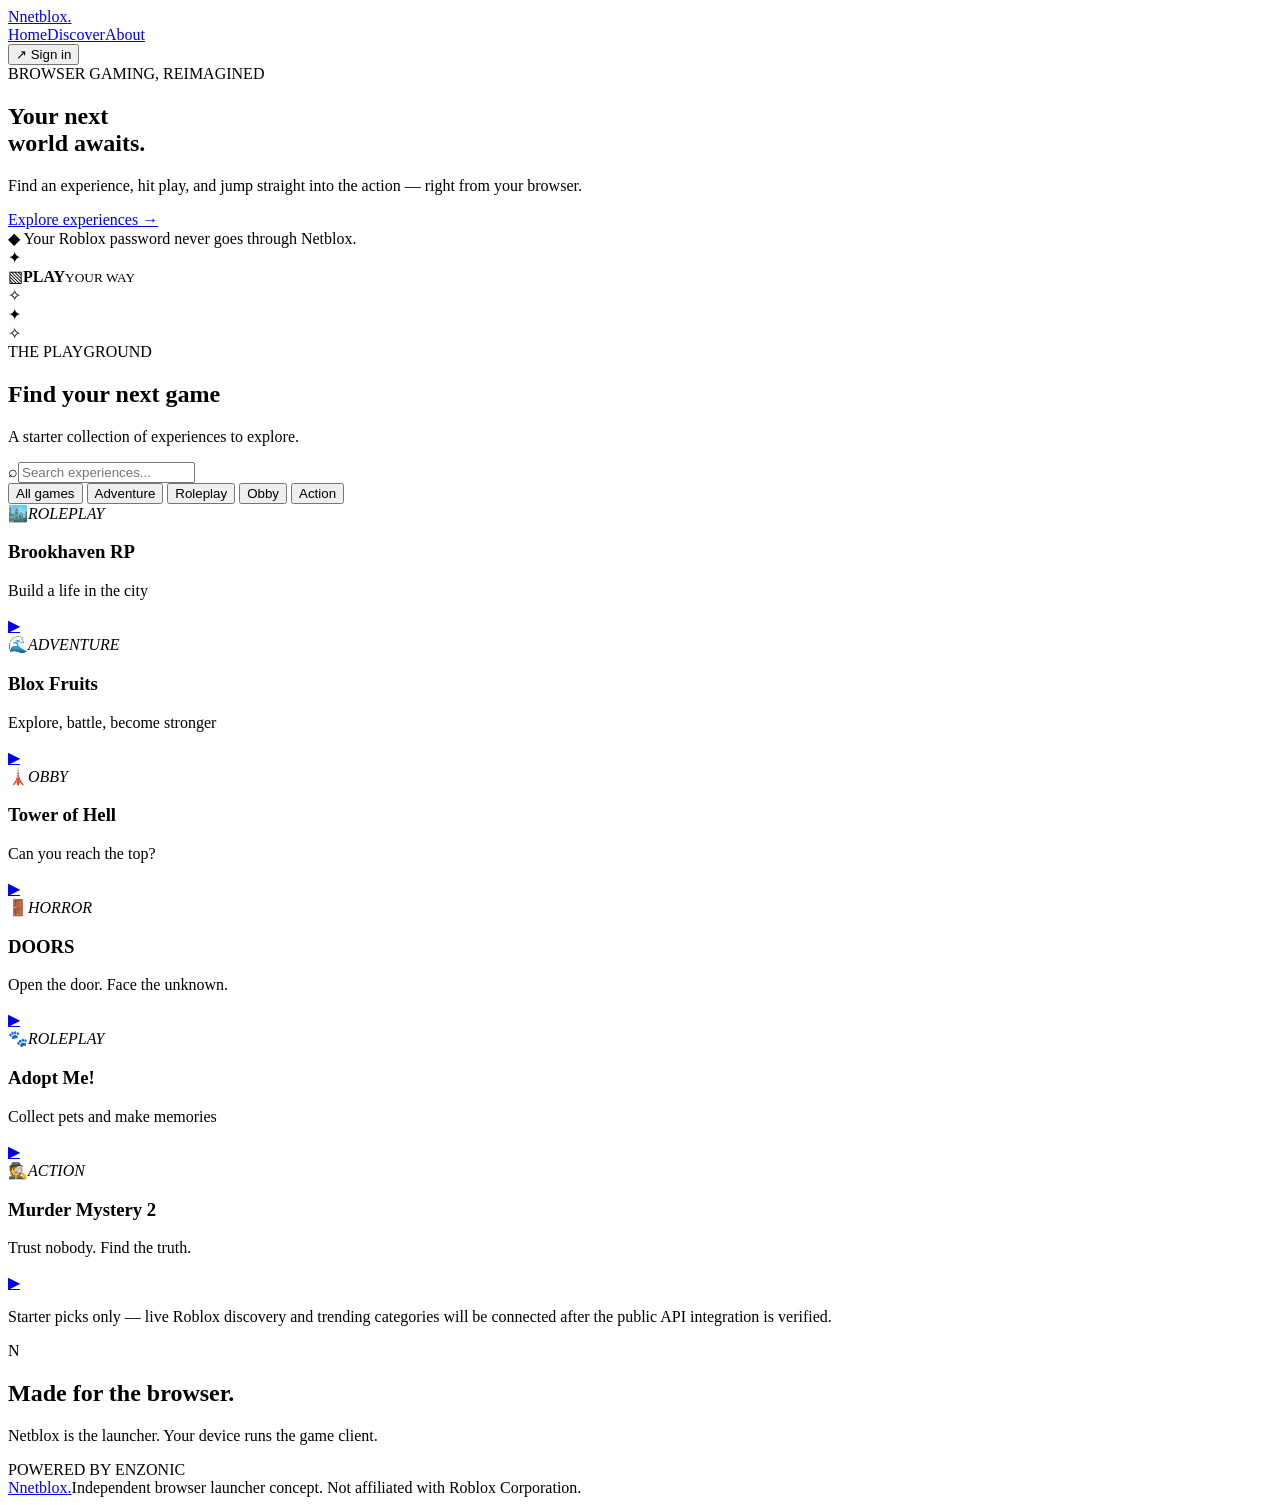
==== netblox/index.html @ 0e38c325 "Add initial Netblox launcher UI" ====
<!doctype html>
<html lang="en">
<head>
  <meta charset="utf-8">
  <meta name="viewport" content="width=device-width,initial-scale=1">
  <meta name="theme-color" content="#090b14">
  <meta name="description" content="Netblox — discover Roblox experiences and play in your browser.">
  <title>Netblox — Play in your browser</title>
  <link rel="stylesheet" href="/netblox/styles.css">
</head>
<body>
  <div class="ambient ambient-one"></div><div class="ambient ambient-two"></div>
  <header class="topbar">
    <a class="brand" href="/" aria-label="Netblox home"><span class="brand-mark">N</span><span>netblox<span class="brand-dot">.</span></span></a>
    <nav class="main-nav"><a class="active" href="#home">Home</a><a href="#discover">Discover</a><a href="#about">About</a></nav>
    <button class="login-button" id="loginButton"><span class="user-icon">↗</span> Sign in</button>
  </header>

  <main id="home">
    <section class="hero">
      <div class="hero-copy">
        <div class="eyebrow"><span class="pulse"></span> BROWSER GAMING, REIMAGINED</div>
        <h1>Your next<br><span>world awaits.</span></h1>
        <p>Find an experience, hit play, and jump straight into the action — right from your browser.</p>
        <a class="primary-button" href="#discover">Explore experiences <span>→</span></a>
        <div class="hero-note"><span class="tiny-shield">◆</span> Your Roblox password never goes through Netblox.</div>
      </div>
      <div class="hero-art" aria-hidden="true">
        <div class="orbit orbit-a"></div><div class="orbit orbit-b"></div>
        <div class="floating-card card-back">✦</div>
        <div class="floating-card card-front"><span class="cube">▧</span><strong>PLAY</strong><small>YOUR WAY</small></div>
        <div class="spark spark-a">✧</div><div class="spark spark-b">✦</div><div class="spark spark-c">✧</div>
      </div>
    </section>

    <section class="discover-section" id="discover">
      <div class="section-heading">
        <div><div class="eyebrow">THE PLAYGROUND</div><h2>Find your next game</h2><p class="section-subtitle">A starter collection of experiences to explore.</p></div>
        <label class="search-box"><span>⌕</span><input id="searchInput" type="search" placeholder="Search experiences..." autocomplete="off"></label>
      </div>
      <div class="filter-row" id="filterRow">
        <button class="filter active" data-filter="All">All games</button>
        <button class="filter" data-filter="Adventure">Adventure</button>
        <button class="filter" data-filter="Roleplay">Roleplay</button>
        <button class="filter" data-filter="Obby">Obby</button>
        <button class="filter" data-filter="Action">Action</button>
      </div>
      <div class="game-grid" id="gameGrid">
        <article class="game-card" data-title="Brookhaven RP" data-category="Roleplay"><div class="game-art art-city"><span>🏙️</span><i>ROLEPLAY</i></div><div class="game-info"><div><h3>Brookhaven RP</h3><p>Build a life in the city</p></div><a class="play-button" href="/games/start?placeId=4924922222" aria-label="Play Brookhaven RP">▶</a></div></article>
        <article class="game-card" data-title="Blox Fruits" data-category="Adventure"><div class="game-art art-sea"><span>🌊</span><i>ADVENTURE</i></div><div class="game-info"><div><h3>Blox Fruits</h3><p>Explore, battle, become stronger</p></div><a class="play-button" href="/games/start?placeId=2753915549" aria-label="Play Blox Fruits">▶</a></div></article>
        <article class="game-card" data-title="Tower of Hell" data-category="Obby"><div class="game-art art-tower"><span>🗼</span><i>OBBY</i></div><div class="game-info"><div><h3>Tower of Hell</h3><p>Can you reach the top?</p></div><a class="play-button" href="/games/start?placeId=1962086868" aria-label="Play Tower of Hell">▶</a></div></article>
        <article class="game-card" data-title="DOORS" data-category="Adventure"><div class="game-art art-doors"><span>🚪</span><i>HORROR</i></div><div class="game-info"><div><h3>DOORS</h3><p>Open the door. Face the unknown.</p></div><a class="play-button" href="/games/start?placeId=6516141723" aria-label="Play DOORS">▶</a></div></article>
        <article class="game-card" data-title="Adopt Me!" data-category="Roleplay"><div class="game-art art-pets"><span>🐾</span><i>ROLEPLAY</i></div><div class="game-info"><div><h3>Adopt Me!</h3><p>Collect pets and make memories</p></div><a class="play-button" href="/games/start?placeId=920587237" aria-label="Play Adopt Me">▶</a></div></article>
        <article class="game-card" data-title="Murder Mystery 2" data-category="Action"><div class="game-art art-mystery"><span>🕵️</span><i>ACTION</i></div><div class="game-info"><div><h3>Murder Mystery 2</h3><p>Trust nobody. Find the truth.</p></div><a class="play-button" href="/games/start?placeId=142823291" aria-label="Play Murder Mystery 2">▶</a></div></article>
      </div>
      <div class="empty-state" id="emptyState" hidden>No experiences match that search.</div>
      <p class="catalog-note">Starter picks only — live Roblox discovery and trending categories will be connected after the public API integration is verified.</p>
    </section>

    <section class="bottom-banner" id="about"><div class="banner-icon">N</div><div><h2>Made for the browser.</h2><p>Netblox is the launcher. Your device runs the game client.</p></div><span class="banner-tag">POWERED BY ENZONIC</span></section>
  </main>

  <footer><a class="brand footer-brand" href="/"><span class="brand-mark">N</span><span>netblox<span class="brand-dot">.</span></span></a><span>Independent browser launcher concept. Not affiliated with Roblox Corporation.</span></footer>

  <dialog id="loginDialog" class="login-dialog">
    <button class="dialog-close" id="closeDialog" aria-label="Close">×</button>
    <div class="dialog-mark">N</div><div class="eyebrow">ACCOUNT CONNECTION</div>
    <h2>Sign in to Netblox</h2>
    <p>Roblox sign-in must use Roblox's official OAuth authorisation. Netblox will never display a password form, proxy Roblox's login page, or collect your Roblox session cookie.</p>
    <div class="notice"><strong>Not connected yet</strong><span>OAuth application registration and its approved callback URL are required before account sign-in can be enabled.</span></div>
    <a class="official-link" href="https://www.roblox.com/login" target="_blank" rel="noopener noreferrer">Open official Roblox sign-in ↗</a>
    <button class="secondary-button" id="gotIt">Got it</button>
  </dialog>
  <script src="/netblox/app.js" defer></script>
</body>
</html>
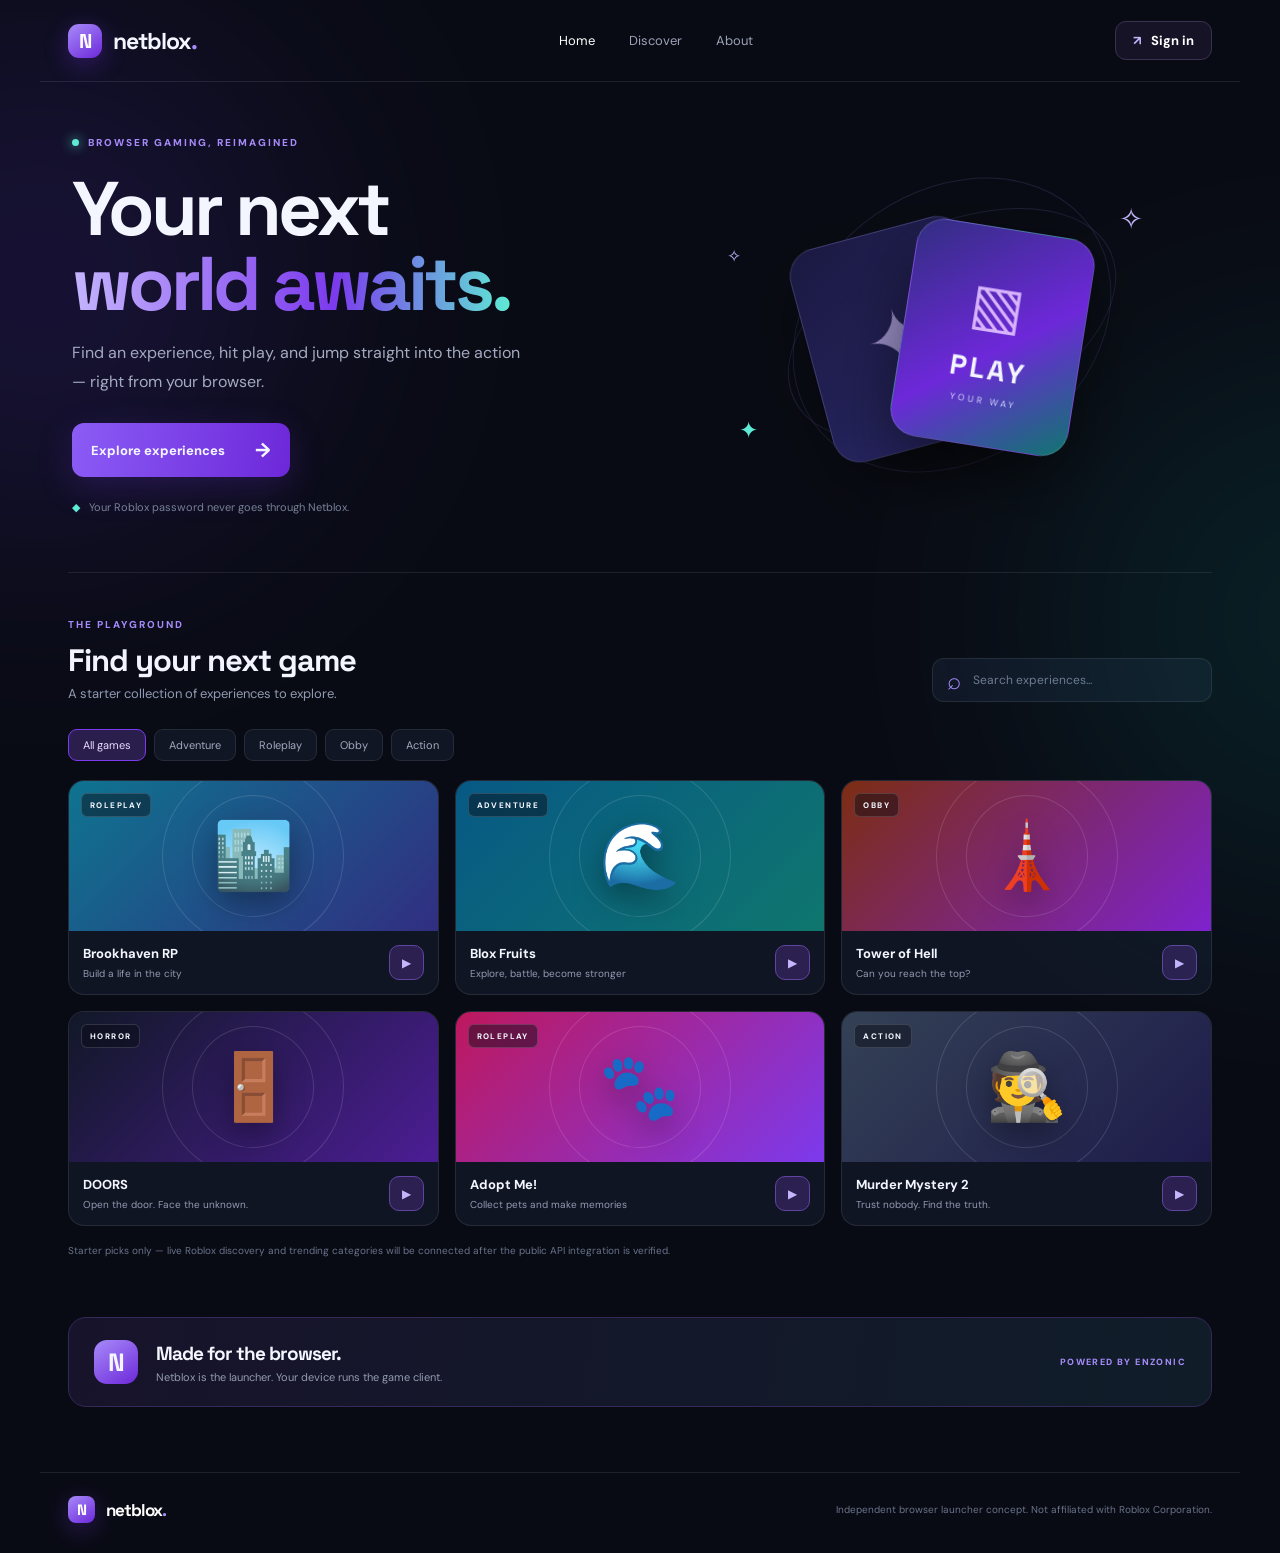
==== commit 73ff9820: "Add Netblox account registration and sign-in UI" ====
--- a/netblox/index.html
+++ b/netblox/index.html
@@ -64,12 +64,18 @@
 
   <dialog id="loginDialog" class="login-dialog">
     <button class="dialog-close" id="closeDialog" aria-label="Close">×</button>
-    <div class="dialog-mark">N</div><div class="eyebrow">ACCOUNT CONNECTION</div>
-    <h2>Sign in to Netblox</h2>
-    <p>Roblox sign-in must use Roblox's official OAuth authorisation. Netblox will never display a password form, proxy Roblox's login page, or collect your Roblox session cookie.</p>
-    <div class="notice"><strong>Not connected yet</strong><span>OAuth application registration and its approved callback URL are required before account sign-in can be enabled.</span></div>
-    <a class="official-link" href="https://www.roblox.com/login" target="_blank" rel="noopener noreferrer">Open official Roblox sign-in ↗</a>
-    <button class="secondary-button" id="gotIt">Got it</button>
+    <div class="dialog-mark">N</div><div class="eyebrow">YOUR NETBLOX ACCOUNT</div>
+    <h2 id="authTitle">Welcome back</h2>
+    <p id="authIntro">Sign in or create a free Netblox account. Your account stays signed in on this device for up to 30 days.</p>
+    <div class="auth-tabs"><button type="button" class="auth-tab active" id="showLogin">Sign in</button><button type="button" class="auth-tab" id="showRegister">Create account</button></div>
+    <form id="authForm" class="auth-form">
+      <label>Username<input id="authUsername" name="username" autocomplete="username" minlength="3" maxlength="20" required placeholder="Your username"></label>
+      <label>Password<input id="authPassword" name="password" type="password" autocomplete="current-password" minlength="10" maxlength="128" required placeholder="At least 10 characters"></label>
+      <p class="auth-error" id="authError" role="alert" hidden></p>
+      <button class="official-link" id="authSubmit" type="submit">Sign in</button>
+    </form>
+    <div class="account-state" id="accountState" hidden><strong id="accountGreeting"></strong><span>You're signed in on this device.</span><button class="secondary-button" id="logoutButton" type="button">Sign out</button></div>
+    <div class="auth-footnote">Netblox accounts are separate from Roblox accounts. We never ask for your Roblox password or session cookie. Roblox OAuth can be connected separately.</div>
   </dialog>
   <script src="/netblox/app.js" defer></script>
 </body>
--- a/netblox/styles.css
+++ b/netblox/styles.css
@@ -0,0 +1,4 @@
+@import url('https://fonts.googleapis.com/css2?family=DM+Sans:wght@400;500;600;700;800&family=Space+Grotesk:wght@500;600;700&display=swap');
+:root{color-scheme:dark;--bg:#090b14;--panel:#111625;--muted:#929bb2;--text:#f4f6ff;--purple:#8b5cf6;--cyan:#5eead4;--line:rgba(255,255,255,.09)}
+*{box-sizing:border-box}html{scroll-behavior:smooth}body{margin:0;background:var(--bg);color:var(--text);font-family:'DM Sans',sans-serif;min-height:100vh;overflow-x:hidden}a{color:inherit;text-decoration:none}button,input{font:inherit}.ambient{position:absolute;width:520px;height:520px;filter:blur(130px);opacity:.15;pointer-events:none;border-radius:50%}.ambient-one{background:#6d3df5;top:20px;left:-220px}.ambient-two{background:#0d9488;top:360px;right:-300px}.topbar{height:82px;max-width:1200px;margin:auto;padding:0 28px;display:flex;align-items:center;justify-content:space-between;position:relative;z-index:2;border-bottom:1px solid var(--line)}.brand{display:flex;align-items:center;gap:11px;font:700 23px 'Space Grotesk',sans-serif;letter-spacing:-1px}.brand-mark{width:34px;height:34px;border-radius:11px;display:grid;place-items:center;background:linear-gradient(145deg,#a78bfa,#6d28d9);box-shadow:0 6px 24px #7c3aed55;color:white;font-size:20px}.brand-dot{color:#a78bfa}.main-nav{display:flex;gap:34px;color:#9ca3b8;font-size:13px}.main-nav a:hover,.main-nav .active{color:white}.login-button,.secondary-button{border:1px solid #39324f;border-radius:11px;padding:10px 17px;background:#171327;color:white;font-weight:700;font-size:13px;cursor:pointer}.login-button:hover,.secondary-button:hover{border-color:#a78bfa;background:#211a38}.user-icon{color:#c4b5fd;margin-right:7px}main{max-width:1200px;margin:auto;padding:0 28px}.hero{min-height:455px;display:grid;grid-template-columns:1.1fr .9fr;align-items:center;padding:54px 4px 58px;position:relative}.hero-copy{position:relative;z-index:1}.eyebrow{font-size:10px;letter-spacing:2px;font-weight:800;color:#a78bfa;display:flex;align-items:center;gap:9px}.pulse{width:7px;height:7px;background:#5eead4;border-radius:50%;box-shadow:0 0 12px #5eead4}.hero h1{font:700 clamp(48px,6vw,76px)/.99 'Space Grotesk',sans-serif;letter-spacing:-4px;margin:22px 0 18px}.hero h1 span{background:linear-gradient(90deg,#c4b5fd,#7c3aed 60%,#5eead4);-webkit-background-clip:text;background-clip:text;color:transparent}.hero-copy>p{max-width:460px;color:#a4abc0;font-size:16px;line-height:1.8;margin:0 0 26px}.primary-button{display:inline-flex;gap:30px;align-items:center;background:linear-gradient(100deg,#8b5cf6,#6d28d9);padding:14px 19px;border-radius:12px;font-size:13px;font-weight:800;box-shadow:0 10px 35px #7c3aed35;transition:.2s}.primary-button:hover{transform:translateY(-2px);box-shadow:0 14px 40px #7c3aed55}.primary-button span{font-size:20px}.hero-note{margin-top:23px;color:#778198;font-size:11px}.tiny-shield{color:#5eead4;margin-right:6px}.hero-art{height:340px;position:relative;display:grid;place-items:center}.orbit{position:absolute;border:1px solid #a78bfa24;border-radius:50%;transform:rotate(-25deg)}.orbit-a{width:350px;height:200px}.orbit-b{width:270px;height:340px;transform:rotate(55deg)}.floating-card{position:absolute;display:grid;place-items:center;border:1px solid #ffffff25;box-shadow:0 25px 70px #0008;backdrop-filter:blur(12px)}.card-back{width:180px;height:220px;border-radius:28px;background:linear-gradient(145deg,#1e1b4b,#312e81);font-size:80px;color:#c4b5fd;transform:rotate(-15deg) translate(-55px,0);opacity:.8}.card-front{width:180px;height:220px;border-radius:28px;background:linear-gradient(145deg,#312e81,#6d28d9 55%,#0f766e);transform:rotate(9deg) translate(42px,6px);display:flex;flex-direction:column;justify-content:center;gap:8px}.cube{font-size:57px;color:#d8b4fe}.card-front strong{font:700 28px 'Space Grotesk';letter-spacing:3px}.card-front small{font-size:9px;letter-spacing:3px;color:#d8d5ff}.spark{position:absolute;color:#c4b5fd}.spark-a{top:45px;right:65px;font-size:29px}.spark-b{bottom:50px;left:42px;font-size:23px;color:#5eead4}.spark-c{top:90px;left:30px;font-size:17px}.discover-section{padding:45px 0 60px;border-top:1px solid var(--line)}.section-heading{display:flex;justify-content:space-between;align-items:end;gap:20px}.section-heading h2,.bottom-banner h2{font:700 31px 'Space Grotesk';letter-spacing:-1px;margin:9px 0 5px}.section-subtitle{margin:0;color:var(--muted);font-size:13px}.search-box{height:44px;width:280px;display:flex;align-items:center;gap:10px;padding:0 14px;border:1px solid var(--line);border-radius:12px;background:#111625;color:#a78bfa}.search-box span{font-size:24px}.search-box input{width:100%;border:0;outline:0;background:transparent;color:white;font-size:12px}.search-box input::placeholder{color:#717b92}.filter-row{display:flex;gap:8px;margin:27px 0 19px;flex-wrap:wrap}.filter{border:1px solid var(--line);background:#111625;color:#a1a9bc;padding:8px 14px;border-radius:9px;font-size:11px;cursor:pointer}.filter:hover,.filter.active{background:#2a1e4d;border-color:#7c3aed;color:#e9ddff}.game-grid{display:grid;grid-template-columns:repeat(3,1fr);gap:16px}.game-card{border:1px solid var(--line);border-radius:16px;overflow:hidden;background:#101523;transition:.2s}.game-card:hover{transform:translateY(-4px);border-color:#7653bb;box-shadow:0 16px 40px #0004}.game-art{height:150px;display:grid;place-items:center;position:relative;overflow:hidden}.game-art:before,.game-art:after{content:'';position:absolute;width:180px;height:180px;border:1px solid #ffffff20;border-radius:50%;transform:rotate(35deg)}.game-art:after{width:120px;height:120px}.game-art span{font-size:65px;filter:drop-shadow(0 12px 15px #0005);z-index:1}.game-art i{position:absolute;top:12px;left:12px;font-style:normal;font-size:8px;font-weight:800;letter-spacing:1.4px;padding:6px 8px;background:#090b1477;border:1px solid #ffffff25;border-radius:6px}.art-city{background:linear-gradient(135deg,#0e7490,#312e81)}.art-sea{background:linear-gradient(135deg,#075985,#0f766e)}.art-tower{background:linear-gradient(135deg,#7c2d12,#7e22ce)}.art-doors{background:linear-gradient(135deg,#111827,#4c1d95)}.art-pets{background:linear-gradient(135deg,#be185d,#7c3aed)}.art-mystery{background:linear-gradient(135deg,#334155,#1e1b4b)}.game-info{padding:14px;display:flex;justify-content:space-between;align-items:center;gap:10px}.game-info h3{font-size:13px;margin:0 0 5px}.game-info p{font-size:10px;color:#929bb2;margin:0}.play-button{width:35px;height:35px;display:grid;place-items:center;border-radius:10px;background:#2b2050;color:#c4b5fd;border:1px solid #6044a1;font-size:12px;flex-shrink:0}.play-button:hover{background:#7c3aed;color:white}.catalog-note{font-size:10px;color:#68738b;margin:18px 0 0}.empty-state{padding:35px;text-align:center;color:var(--muted);border:1px dashed var(--line);border-radius:14px}.bottom-banner{display:flex;align-items:center;gap:18px;border:1px solid #342957;background:linear-gradient(100deg,#17132b,#101d29);border-radius:18px;padding:22px 25px;margin:0 0 65px}.banner-icon,.dialog-mark{width:44px;height:44px;border-radius:13px;background:linear-gradient(145deg,#a78bfa,#6d28d9);display:grid;place-items:center;font:700 25px 'Space Grotesk';flex-shrink:0}.bottom-banner h2{font-size:19px;margin:0 0 4px}.bottom-banner p{font-size:11px;color:var(--muted);margin:0}.banner-tag{margin-left:auto;color:#a78bfa;font-size:9px;letter-spacing:1.4px;font-weight:800}footer{max-width:1200px;margin:auto;padding:23px 28px 30px;border-top:1px solid var(--line);display:flex;align-items:center;justify-content:space-between;gap:20px;color:#69738a;font-size:10px}.footer-brand{font-size:17px;color:white}.footer-brand .brand-mark{width:27px;height:27px;font-size:15px;border-radius:8px}.login-dialog{width:min(430px,calc(100% - 30px));border:1px solid #423361;border-radius:20px;background:#111625;color:white;padding:30px;box-shadow:0 30px 100px #000b}.login-dialog::backdrop{background:#03040bcc;backdrop-filter:blur(7px)}.dialog-close{position:absolute;right:16px;top:12px;border:0;background:none;color:#9ca3b8;font-size:25px;cursor:pointer}.dialog-mark{margin-bottom:20px}.login-dialog h2{font:700 25px 'Space Grotesk';margin:9px 0}.login-dialog>p{font-size:12px;color:#a4abc0;line-height:1.7}.notice{display:flex;flex-direction:column;gap:5px;padding:13px;border-radius:11px;background:#211a38;border:1px solid #4c357a;margin:18px 0}.notice strong{font-size:11px;color:#d8b4fe}.notice span{font-size:10px;line-height:1.6;color:#aeb3c6}.official-link{display:block;text-align:center;background:#7c3aed;border-radius:10px;padding:12px;font-size:12px;font-weight:800;margin-bottom:10px}.secondary-button{width:100%;background:#171d2d;border-color:var(--line)}
+@media(max-width:760px){.topbar{height:68px;padding:0 18px}.main-nav{display:none}main{padding:0 18px}.hero{grid-template-columns:1fr;padding:55px 0 35px;min-height:auto}.hero h1{font-size:58px}.hero-art{height:260px;margin-top:10px}.card-front,.card-back{transform:scale(.82) rotate(9deg) translate(30px,0)}.card-back{transform:scale(.82) rotate(-15deg) translate(-45px,0)}.section-heading{align-items:stretch;flex-direction:column}.search-box{width:100%}.game-grid{grid-template-columns:repeat(2,1fr);gap:11px}.game-art{height:125px}.game-info{padding:11px}.game-info h3{font-size:11px}.game-info p{font-size:9px}.bottom-banner{padding:17px;gap:12px}.banner-tag{display:none}footer{padding:20px 18px;align-items:flex-start;flex-direction:column}}@media(max-width:420px){.hero h1{font-size:49px}.game-grid{grid-template-columns:1fr}.game-art{height:145px}.login-button{padding:9px 11px}}
